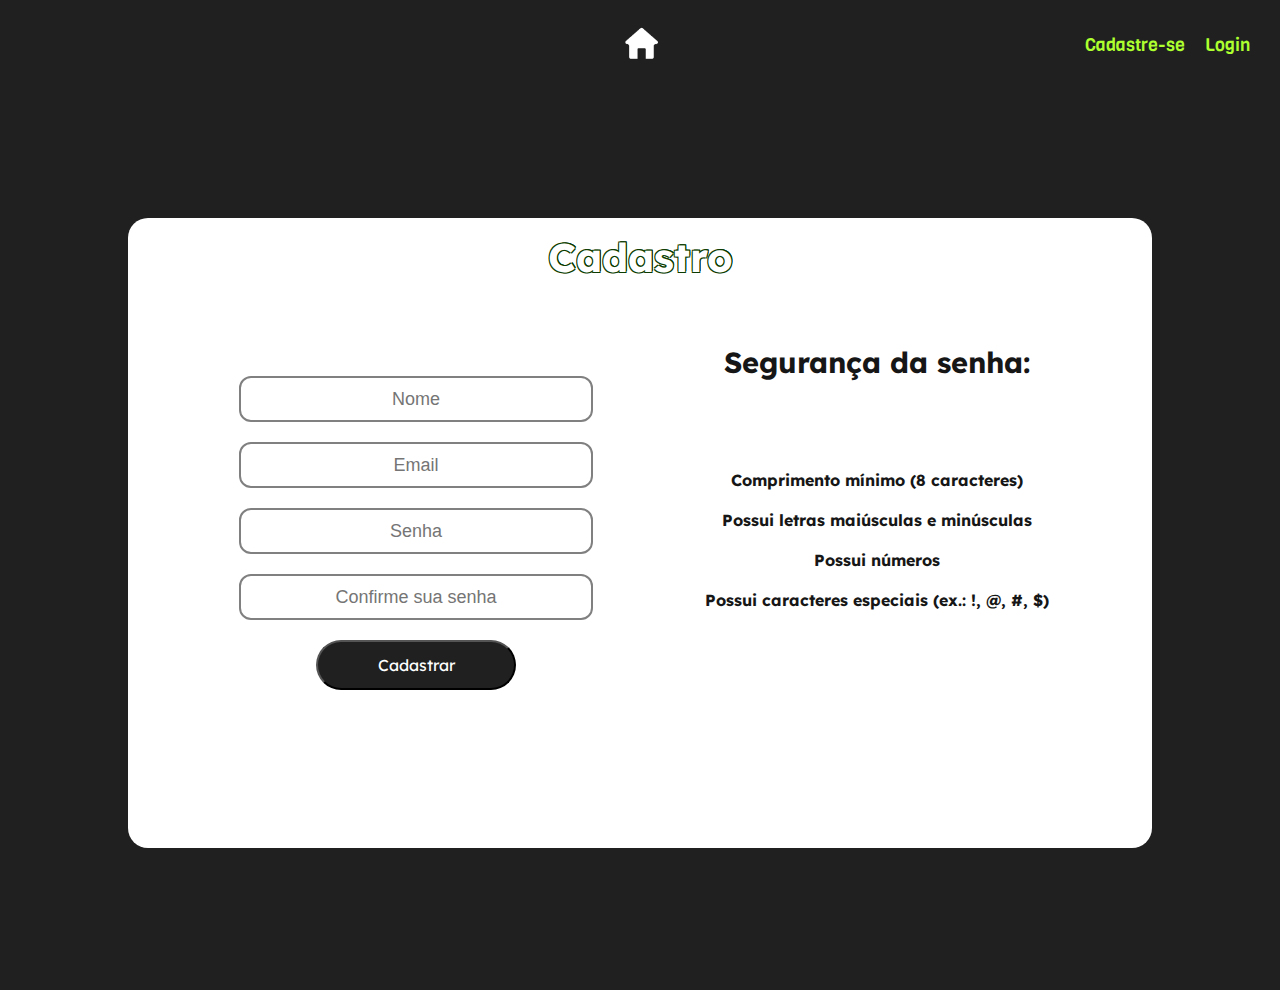
==== public/cadastro.html @ 2b39c5cc "public/" ====
<!DOCTYPE html>
<html lang="en">

<head>
    <meta charset="UTF-8">
    <meta name="viewport" content="width=device-width, initial-scale=1.0">
    <link rel="stylesheet" href="style.css">
    <title>Cadastro</title>
</head>
<style>
    /* FONTE:VIGA */
    @import url('https://fonts.googleapis.com/css2?family=Anton+SC&family=Danfo&family=Viga&display=swap');
    /*FONTE: ANTON SC*/
    @import url('https://fonts.googleapis.com/css2?family=Anton+SC&family=Danfo&display=swap');
    /*FONTE: GABARITO*/
    @import url('https://fonts.googleapis.com/css2?family=Anton+SC&family=Danfo&family=Gabarito:wght@400..900&family=Viga&display=swap');
    /* FONTE: LEXEND */
    @import url('https://fonts.googleapis.com/css2?family=Lexend:wght@100..900&display=swap');
    /* FONTE: NEW AMSTERDAM */
    @import url('https://fonts.googleapis.com/css2?family=New+Amsterdam&display=swap');
    /* FONTE: SUSE */
    @import url('https://fonts.googleapis.com/css2?family=Anton+SC&family=Danfo&family=Gabarito:wght@400..900&family=SUSE:wght@100..800&family=Viga&display=swap');
</style>

<body>
    <div class="siteTop">
        <div class="Header">
            <a href=".//index.html"><img class="home" src=".//imgs/home.png" alt=""></a>
            </select>
            <div id="loginCadastro">

                <!-- botão login -->
                <span class="login" onclick="Cadastro()"><a style="color: greenyellow; text-decoration: none;"
                        href=".//Cadastro.html">Cadastre-se</a></span>

                <!-- botão cadastro -->
                <span class="cadastro" onclick="Login()"><a style="color: greenyellow; text-decoration: none;"
                        href=".//Login.html">Login</a></span>

            </div>

        </div>
        <div class="Cadastro">

            <div class="UserInputs">
                <div id="aviso" style="display: none;">Por favor preencha todos os dados antes de continuar</div>
                <span class="Texto">Cadastro</span>
                <div id="interativos">

                    <input id="ipt_Nome" placeholder="Nome" class="inputSpace" type="text">
                    <input id="ipt_Email" placeholder="Email" class="inputSpace" type="text">
                    <input oninput="seguro()" id="ipt_Senha" placeholder="Senha" class="inputSpace" type="password">
                    <input id="ipt_Confirme" placeholder="Confirme sua senha" class="inputSpace"
                        type="password">
                    <button onclick="cadastrar()" class="button"> Cadastrar</button>

                </div>
                <div id="segurancaSenha">
                    <div id="seguranca">Segurança da senha:</div>
                    <div id="requisitosSenha">
                        <div class="requisitoComprimento">Comprimento mínimo (8 caracteres)</div>
                        <div class="requisitoUpperLower">Possui letras maiúsculas e minúsculas</div>
                        <div class="requisitoNumero">Possui números</div>
                        <div class="requisitoEspecial">Possui caracteres especiais (ex.: !, @, #, $)</div>
                    </div>
                </div>


            </div>
        </div>

</body>

</html>

<script>

    function seguro() {
        
        var nomeVar = ipt_Nome.value;
        var emailVar = ipt_Email.value;
        var senhaVar = ipt_Senha.value;
        var confirmeSenha = false

        var toUpperCase = senhaVar.toUpperCase();
        var toLowerCase = senhaVar.toLowerCase();
        var Comprimento = senhaVar.length;

        var especiais = "!@#$%¨&*()_+:;"
        var temEspeciais = false

        var numeros = "1234567890"
        var temNumeros = false

        var Minusculo = false
        var Maiusculo = false

        var senhaUpper = senhaVar.toUpperCase()
        var senhaLower = senhaVar.toLowerCase()

        for (var i = 0; i < numeros.length; i++) {
            if (senhaVar.includes(numeros[i])) {
                temNumeros = true
            }
        }

        for (var i = 0; i < especiais.length; i++) {
            if (senhaVar.includes(especiais[i])) {
                temEspeciais = true
            }
        }
        for (var i = 0; i < Comprimento; i++) {
            if (senhaVar == senhaVar) {
                confirmeSenha = true
            }
        }
        if(Comprimento > 1){
        for (var i = 0; i < Comprimento; i++) {
            if (senhaVar.includes(senhaUpper[i])) {
                Maiusculo = true
            }
        }
        for (var i = 0; i < Comprimento; i++) {
            if (senhaVar.includes(senhaLower[i])) {
                Minusculo = true
            }
        }
        }
        
        for (var i = 0; i < especiais.length; i++) {
    if (senhaVar.includes(especiais[i])) {
        temEspeciais = true;
        break; 
    }
}

        if (Maiusculo == true && Minusculo == true) {
            document.querySelector(".requisitoUpperLower").style.color = "green";
        } else {
            document.querySelector(".requisitoUpperLower").style.color = "red";
            return false
        }

        if (Comprimento < 8) {
            document.querySelector(".requisitoComprimento").style.color = "red";
            return false
        } else {
            document.querySelector(".requisitoComprimento").style.color = "green";
            
        }
        if (temEspeciais == false) {
            document.querySelector(".requisitoEspecial").style.color = "red";
            return false
        } else {
            document.querySelector(".requisitoEspecial").style.color = "green";
            
        }
        if (temNumeros == true) {
            document.querySelector(".requisitoNumero").style.color = "green";
        } else {
            document.querySelector(".requisitoNumero").style.color = "red";
            return false
        }

        // if (Comprimento > 0) {
        //     if (senhaVar == ) {
        //         aviso.innerHTML = "Por favor preencha todos os dados antes de continuar";
        //     } else {

        //         aviso.innerHTML = "As senhas não conferem";
        //     }
        // } else { aviso.innerHTML = "Por favor preencha todos os dados antes de continuar"; }
        return true
    }


    function cadastrar() {
        // aguardar();

        //Recupere o valor da nova input pelo nome do id
        // Agora vá para o método fetch logo abaixo

        if(!seguro()){
            return
        }

        var nomeVar = ipt_Nome.value;
        var emailVar = ipt_Email.value;
        var senhaVar = ipt_Senha.value;
        var confirmeSenha = `a`

        var toUpperCase = senhaVar.toUpperCase();
        var toLowerCase = senhaVar.toLowerCase();
        var Comprimento = Comprimento;


        if (nomeVar == "" || emailVar == "" || senhaVar == "" || confirmeSenha == "") {
            aviso.style.display = "block";
            return false;
        }
        else {
            aviso.style.display = "none";

            // ;
           
        }

        // // Verificando se há algum campo em branco
        // if (
        //   nomeVar == "" ||
        //   emailVar == "" ||
        //   senhaVar == "" ||
        //   confirmacaoSenhaVar == "" ||
        //   codigoVar == ""
        // ) {
        //   aviso.style.display = "block";
        //   mensagem_erro.innerHTML =
        //     "(Mensagem de erro para todos os campos em branco)";

        //   ;
        //   return false;
        // } else {
        //   setInterval(sumirMensagem, 5000);
        // }

        // Verificando se o código de ativação é de alguma empresa cadastrada
        // for (let i = 0; i < listaEmpresasCadastradas.length; i++) {
        //   if (listaEmpresasCadastradas[i].codigo_ativacao == codigoVar) {
        //     idEmpresaVincular = listaEmpresasCadastradas[i].id
        //     console.log("Código de ativação válido.");
        //     break;
        //   } else {
        //     aviso.style.display = "block";
        //     mensagem_erro.innerHTML = "(Mensagem de erro para código inválido)";
        //     ;
        //   }
        // }

        // Enviando o valor da nova input
        fetch("/usuarios/cadastrar", {
            method: "POST",
            headers: {
                "Content-Type": "application/json",
            },
            body: JSON.stringify({
                // crie um atributo que recebe o valor recuperado aqui
                // Agora vá para o arquivo routes/usuario.js
                nomeServer: nomeVar,
                emailServer: emailVar,
                senhaServer: senhaVar,
                // idEmpresaVincularServer: idEmpresaVincular
            }),
        })
            .then(function (resposta) {
                console.log("resposta: ", resposta);

                if (resposta.ok) {
                    aviso.style.display = "block";


                    aviso.innerHTML = `<span style="color: green;">Cadastro realizado com sucesso</span>`

                    setTimeout(() => {
                        window.location = "login.html";
                    }, "2000");

                    limparFormulario();
                    ;
                } else {
                    throw "Houve um erro ao tentar realizar o cadastro!";
                }
            })
            .catch(function (resposta) {
                console.log(`#ERRO: ${resposta}`);
                ;
            });

        return false;
    }


    function sumirMensagem() {
        aviso.style.display = "none";
    }




</script>
---- public/style.css ----
body {
    background-color: white;
    margin: 0;
    padding: 0;
}

:root {
    --bgContexto: #202020;
    --tamanhoImagem: 100%;
}

.siteTop {
    background-color: var(--bgContexto);
    display: flex;
    flex-direction: column;
    width: 100vw;
}

.Header {


    z-index: 4;
    display: flex;
    height: 90px;
    width: 100vw;
    gap: 70%;
    align-items: center;
    padding-bottom: 0px;
    justify-content: space-evenly;
    overflow: hidden;
    background-color: var(--bgContexto);
    z-index: 99;


}

.personagem {
    position: relative;
    background-color: rgb(77, 77, 77);
    color: rgb(255, 255, 255);
    height: 60%;
    border-radius: 4px;
    min-width: 10%;
    max-width: 150%;
    align-items: center;
    text-align: center;
    font-family: Gabarito;
    font-size: 185%;
    left: 1%;
    border: solid 3px rgb(107, 107, 107);
    transition: all 0.2s ease;


    /* esse comando tira a seta do lado do select */
    -webkit-appearance: none;
}

.home {
    position: relative;
    background-image: url(.//imgs/home.png);
    color: rgb(255, 255, 255);
    height: 60px;
    border-radius: 4px;
    left: 1%;
    transition: all 0.2s ease;
    filter: invert();

}

.home:hover {
    --edge-light: hsla(0, 0%, 50%, 1);
    text-shadow: 0px 0px 10px var(--text-light);
    transform: scale(1.22);
    --text-light: rgb(197, 197, 197);
}

.personagem:hover {
    --edge-light: hsla(0, 0%, 50%, 1);
    text-shadow: 0px 0px 10px var(--text-light);
    box-shadow: inset 0.4px 1px 4px var(--edge-light),
        2px 4px 8px hsla(0, 0%, 0%, 0.295);

    --text-light: rgb(197, 197, 197);
}

#logo {

    position: absolute;
    display: flex;
    min-width: 10%;
    width: 124%;
    max-width: 20%;
    max-width: 150px;
    margin-bottom: 60px;
    margin-left: auto;
    margin-right: auto;
    left: 0;
    right: 0;
    z-index: 5;
    transition: all 0.2s ease;


}

#logo:hover {
    transform: scale(1.02);
}

.Header #loginCadastro {

    flex-direction: row;
    padding-right: 30px;
    position: absolute;
    right: 0;
    font-size: large;
    display: flex;
    gap: 20px;
    text-wrap: nowrap;
    font-family: VIGA;



}

.cadastro {
    text-decoration: none;


}

.login {
    text-decoration: none;


}

.Titulo {
    position: absolute;
    color: white;
    font-family: ANTON SC;
    font-size: 30px;
    margin-left: auto;
    margin-right: auto;
    left: 0;
    right: 0;
    text-align: center;


}

.contexto {
    display: flex;
    align-items: center;
    flex-direction: row;
    height: 800px;
    width: 100%;
    text-align: center;
    font-family: lexend;
    position: relative;
    color: white;
    padding-top: 23px;


}



.contexto #imgFundo2 {
    z-index: 1;
    position: absolute;
    height: auto;
    max-width: 500px;
    min-width: 100px;
    flex-grow: 1;
    align-items: center;
    justify-content: center;
    border-radius: 2%;
    margin-left: 10%;
    transition: all 0.4s ease-in-out;


}




.contexto #imgFundo2:hover {
    background-position: -100px 100px, -100px 100px;
    transform: scale(1.02);
    filter: brightness(110%);
    transition: transform 250ms cubic-bezier(0.3, 0.7, 0.4, 1.5);
}


.contexto .fundoBlur {
    position: absolute;
    left: 40vw;
    flex-basis: 600px;
    flex-shrink: 1;
    flex-grow: 13;
    min-width: 43vw;
    max-width: 83vw;
    overflow: hidden;
    height: 120%;
    z-index: 2;
    background-color: var(--bgContexto);
    filter: blur(20px);
}




.contexto span {
    position: absolute;
    flex-direction: column;
    justify-content: center;
    display: flex;
    margin-left: auto;
    margin-right: auto;
    left: 0;
    right: 0;
    margin-right: 5%;
    font-size: 170%;
    width: 55%;
    text-align: center;
    text-align-last: ellipsis;
    border-color: #252627;
    overflow: hidden;
    height: 100%;
    text-decoration: none;
    z-index: 5;
    text-shadow: #252627 3px 3px 5px, #252627 -3px -3px 4px;



}





.Hub {

    display: flex;
    z-index: 3;
    position: relative;
    align-items: center;
    justify-content: space-evenly;
    text-wrap: wrap;
    width: 100vw;
    font-family: lexend;
    font-weight: 800;
    font-size: 23px;
    text-align: center;
    height: 1000px;





}

.Hub .square {
    z-index: 2;
    border-radius: px;
    width: 90vw;
    height: 830px;
}


.TextoMob {
    position: absolute;
    color: rgb(26, 26, 26);
    display: flex;
    justify-content: space-evenly;
    z-index: 4;
    align-self: center;

}



.Hub .qualidadesMobR {
    display: flex;
    flex-direction: column;
    gap: 120px;
    margin-left: 33vw;
    align-items: center;
    color: #ff24a4;
    filter: drop-shadow(2px 2px 0px rgb(0, 145, 170));
}

.secaoOnu {
    color: white;
    flex-direction: column;
    margin-top: 50px;
    display: flex;
    align-items: center;
    z-index: 5;
    height: 2000px;
    border-top: solid #ce1a83;
}


#Desigualdade{
height: 600px;
background-color: #dd1367;
width: 100vw;
display: flex;
justify-content: flex-end;
align-items: center;


}

.OnuDescricao{
    font-size: 30px;
}
#Desigualdade img{
    width: 600px; 
    height: 140px; 
    object-fit: cover;
    object-position: 0% 9%; 
    bottom: 0;
    margin-bottom: auto;
    left: 0;
    right: 0;
    margin-left: auto;
    margin-right: auto;
    
}

.textoDesigualdade{
background-color: green;
display: flex;
justify-content: center;
align-items: center;
font-size: 150%;
font-family: SUSE;
height: 100%;
width: 60vw;
left: 0;
margin-left: auto;
right: 0;
margin-right: auto;

}

.tituloQualidade1 {
    font-family: gabarito;
    font-size: 30px;
    position: relative;
    text-align: center;
    z-index: 5;
    margin-top: 50px;
    margin-bottom: 100px;
    font-weight: 600;
}



.Frases {
    justify-content: center;
    z-index: 1;
    min-width: 100vw;
    display: flex;


}

.FrasesTexto {

    display: flex;
    position: absolute;
    z-index: 5;
    color: aliceblue;
    align-self: center;

    font-size: 4vw;
    text-align: center;
    font-family: New Amsterdam;
    text-shadow: 2px 2px 2px black;

}

.Frases .bgVideo {


    z-index: 3;
    display: flex;
    width: 100vw;
    height: 100%;
    filter: blur(2.3px)brightness(60%);



}



.mob {
    display: flex;
    z-index: 3;
    position: absolute;
    height: 574px;
    flex-shrink: 3;

}

.ONU {


    align-items: center;
    justify-content: space-between;
    display: flex;
    position: relative;
    z-index: 1;
    /* Ajuste conforme necessário */
    background-color: #00689d;
    height: 300px;


}

.ONU img {
    margin-right: 0px;
    margin-left: auto;
    height: 300px;

}

.ONU #textoOnu {
    display: flex;
    margin-left: auto;
    margin-right: 2px;
    height: 85%;
    width: 70%;
    font-family: new Amsterdam;
    background-color: #ffffff;
    align-items: center;
    justify-content: center;
    border-radius: 10px;
}

.ONU span {
    color: rgb(46, 46, 46);
    font-size: 200%;


}

.Cadastro {
    display: flex;
    background-image: url();
    width: 100vw;
    height: 100vh;
    justify-content: center;

}

.UserInputs {

    margin-top: 10%;
    width: 80vw;
    height: 70%;
    display: flex;
    background-color: white;
    justify-content: center;
    align-items: center;
    border-radius: 20px;

}

#interativos {

    display: flex;
    align-items: center;
    width: 90%;
    gap: 20px;
    flex-direction: column;
}

#interativos .inputSpace {


    width: 60%;
    height: 40px;
    border: gray solid 2px;
    border-radius: 12px;
    text-align: center;
    font-size: large;
    font-family: 'Gill Sans', 'Gill Sans MT', Calibri, 'Trebuchet MS', sans-serif;
}

#interativos .button {
    height: 50px;
    width: 200px;
    font-family: Lexend;
    border-radius: 40px;
    font-size: 100%;
    background-color: var(--bgContexto);
    color: white;
    transition: 0.2s ease-out;

}


#interativos .button:hover {
    transform: scale(1.02);
    filter: drop-shadow(1px 1px 10px rgb(187, 187, 187));
}



.UserInputs .Texto {
    position: absolute;
    height: 67%;
    color: #ffffff;
    font-size: 40px;
    font-family: LEXEND;
    font-weight: bold;
    text-shadow: #0c3b00 1px -1px, #0c3b00 -1px 1px, #0c3b00 1px -1px, #0c3b00 1px 1px, #0c3b00 1px -1px, #0c3b00 -1px -1px;

}

#segurancaSenha {
    position: relative;
    width: 70%;
    display: flex;
    flex-direction: column;
    align-items: center;
    justify-content: center;
    right: 5%;
    top: 20%;
    align-self: flex-start;
    font-family: 'LEXEND';
    color: rgb(22, 22, 22);
    font-weight: bolder;
    text-align: center;
    font-size: 29px;
    text-wrap: nowrap;

}

#requisitosSenha {
    position: relative;

    flex-direction: column;
    gap: 20px;
    margin-top: 20%;

    align-items: center;
    font-family: 'LEXEND';
    color: rgb(22, 22, 22);

    display: flex;

    font-size: 16px;
    text-wrap: wrap;

}


#verificarSenha {
    background-color: #00689d;
    height: 100px;
    width: 100px;
    position: absolute;
}

#aviso {
    display: none;
    position: absolute;
    color: red;
    height: 10%;
    align-self: flex-end;
    font-family: suse;
    font-weight: 600;


}

/* PERSONAGENS */

.op {
    display: flex;
    justify-content: center;
    align-items: center;
    transition: 200ms;
    background-color: #ce1a83;
    margin: 30px;
    width: 70%;
    max-width: 600px;
    left: 0;
    right: 0;
    margin-left: auto;
    margin-right: auto;
    height: 80px;

}

.op span {
    margin-bottom: 2%;
}

.op:hover {
    scale: 1.12;
}

.Graficos {
    display: flex;
    background: linear-gradient(rgb(44, 44, 44), rgb(53, 70, 68));
    height: 100vh;
    width: 100vw;
    justify-content: center;
    align-items: center;


}

.textoDash {
    position: absolute;
    font-size: 40px;
    top: 3px;
    font-family: lexend;
    color: rgb(255, 255, 255);
    z-index: 3;
}

.Fundao {

    height: 70%;
    width: 76%;
    justify-content: center;
    align-items: center;
    display: flex;
    gap: 80px;
    scale: 1.2;
    border-radius: 10px;

}

.Fundinho {
    filter: drop-shadow(rgb(24, 24, 24) 2px 2px 3px);
    background-color: whitesmoke;
    height: 60%;
    max-height: 900px;
    width: 46%;
    display: flex;
    border-radius: 20px;
    justify-content: center;
    align-items: center;
    padding: 20px;

}

.informacoes {
    background-color: whitesmoke;
    height: 70%;
    max-height: 700px;
    width: 36%;
    border-radius: 20px;
    display: flex;
    justify-content: center;
    align-items: center;
    text-align: center;
    font-family: SUSE;
    font-weight: 700;
    font-size: 25px;
    width: 80%;

}

.HeaderOpts {
    color: white;
    display: flex;
    align-items: center;
    justify-content: center;
    position: absolute;
    left: 1;
    right: 0;
    margin-right: 20px;
    margin-left: auto;
    gap: 50px;
    font-size: 25px;
    font-family: VIGA;
}
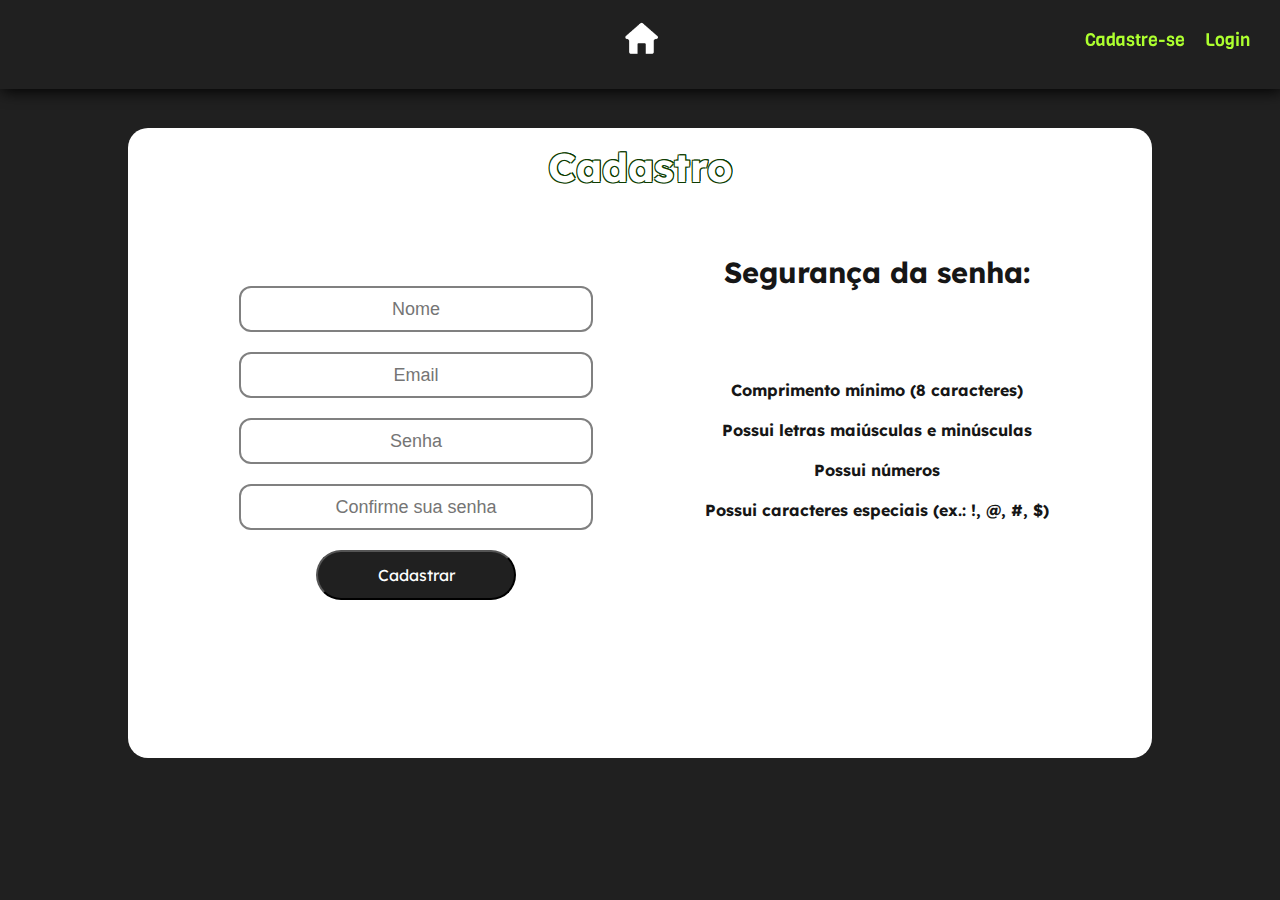
==== commit 8fcce27d: "tela cadastro" ====
--- a/public/cadastro.html
+++ b/public/cadastro.html
@@ -5,6 +5,8 @@
     <meta charset="UTF-8">
     <meta name="viewport" content="width=device-width, initial-scale=1.0">
     <link rel="stylesheet" href="style.css">
+    <link rel="icon" href=".//imgs/oc4d5zck25f71.webp" />
+
     <title>Cadastro</title>
 </head>
 <style>
@@ -21,21 +23,21 @@
     /* FONTE: SUSE */
     @import url('https://fonts.googleapis.com/css2?family=Anton+SC&family=Danfo&family=Gabarito:wght@400..900&family=SUSE:wght@100..800&family=Viga&display=swap');
 </style>
-
+ 
 <body>
     <div class="siteTop">
         <div class="Header">
-            <a href=".//index.html"><img class="home" src=".//imgs/home.png" alt=""></a>
+            <a href="./index.html"><img class="home" src=".//imgs/home.png" alt=""></a>
             </select>
             <div id="loginCadastro">
 
                 <!-- botão login -->
                 <span class="login" onclick="Cadastro()"><a style="color: greenyellow; text-decoration: none;"
-                        href=".//Cadastro.html">Cadastre-se</a></span>
+                        href="./Cadastro.html">Cadastre-se</a></span>
 
                 <!-- botão cadastro -->
                 <span class="cadastro" onclick="Login()"><a style="color: greenyellow; text-decoration: none;"
-                        href=".//Login.html">Login</a></span>
+                        href="./Login.html">Login</a></span>
 
             </div>
 
@@ -72,218 +74,139 @@
 </body>
 
 </html>
-
 <script>
-
     function seguro() {
-        
         var nomeVar = ipt_Nome.value;
         var emailVar = ipt_Email.value;
         var senhaVar = ipt_Senha.value;
-        var confirmeSenha = false
+        var confirmeSenha = ipt_Confirme.value;
 
         var toUpperCase = senhaVar.toUpperCase();
         var toLowerCase = senhaVar.toLowerCase();
         var Comprimento = senhaVar.length;
 
-        var especiais = "!@#$%¨&*()_+:;"
-        var temEspeciais = false
-
-        var numeros = "1234567890"
-        var temNumeros = false
-
-        var Minusculo = false
-        var Maiusculo = false
-
-        var senhaUpper = senhaVar.toUpperCase()
-        var senhaLower = senhaVar.toLowerCase()
-
+        var especiais = "!@#$%¨&*()_+:;";
+        var temEspeciais = false;
+
+        var numeros = "1234567890";
+        var temNumeros = false;
+
+        var Minusculo = false;
+        var Maiusculo = false;
+
+        // Variáveis para acumular o status de cada verificação
+        var requisitosValidos = true;
+
+        // Verificando se a senha contém números
         for (var i = 0; i < numeros.length; i++) {
             if (senhaVar.includes(numeros[i])) {
-                temNumeros = true
-            }
-        }
-
+                temNumeros = true;
+            }
+        }
+
+        // Verificando se a senha contém caracteres especiais
         for (var i = 0; i < especiais.length; i++) {
             if (senhaVar.includes(especiais[i])) {
-                temEspeciais = true
-            }
-        }
+                temEspeciais = true;
+            }
+        }
+
+        // Verificando se a senha contém letras maiúsculas e minúsculas
         for (var i = 0; i < Comprimento; i++) {
-            if (senhaVar == senhaVar) {
-                confirmeSenha = true
-            }
-        }
-        if(Comprimento > 1){
-        for (var i = 0; i < Comprimento; i++) {
-            if (senhaVar.includes(senhaUpper[i])) {
-                Maiusculo = true
-            }
-        }
-        for (var i = 0; i < Comprimento; i++) {
-            if (senhaVar.includes(senhaLower[i])) {
-                Minusculo = true
-            }
-        }
-        }
-        
-        for (var i = 0; i < especiais.length; i++) {
-    if (senhaVar.includes(especiais[i])) {
-        temEspeciais = true;
-        break; 
-    }
-}
-
-        if (Maiusculo == true && Minusculo == true) {
-            document.querySelector(".requisitoUpperLower").style.color = "green";
-        } else {
-            document.querySelector(".requisitoUpperLower").style.color = "red";
-            return false
-        }
-
+            if (senhaVar.includes(senhaVar[i].toUpperCase())) {
+                Maiusculo = true;
+            }
+            if (senhaVar.includes(senhaVar[i].toLowerCase())) {
+                Minusculo = true;
+            }
+        }
+
+        // Verificação do comprimento
         if (Comprimento < 8) {
             document.querySelector(".requisitoComprimento").style.color = "red";
-            return false
+            requisitosValidos = false;
         } else {
             document.querySelector(".requisitoComprimento").style.color = "green";
-            
-        }
-        if (temEspeciais == false) {
+        }
+
+        // Verificando se a senha possui letras maiúsculas e minúsculas
+        if (!(Maiusculo && Minusculo)) {
+            document.querySelector(".requisitoUpperLower").style.color = "red";
+            requisitosValidos = false;
+        } else {
+            document.querySelector(".requisitoUpperLower").style.color = "green";
+        }
+
+        // Verificando se a senha possui caracteres especiais
+        if (!temEspeciais) {
             document.querySelector(".requisitoEspecial").style.color = "red";
-            return false
+            requisitosValidos = false;
         } else {
             document.querySelector(".requisitoEspecial").style.color = "green";
-            
-        }
-        if (temNumeros == true) {
+        }
+
+        // Verificando se a senha possui números
+        if (!temNumeros) {
+            document.querySelector(".requisitoNumero").style.color = "red";
+            requisitosValidos = false;
+        } else {
             document.querySelector(".requisitoNumero").style.color = "green";
-        } else {
-            document.querySelector(".requisitoNumero").style.color = "red";
-            return false
-        }
-
-        // if (Comprimento > 0) {
-        //     if (senhaVar == ) {
-        //         aviso.innerHTML = "Por favor preencha todos os dados antes de continuar";
-        //     } else {
-
-        //         aviso.innerHTML = "As senhas não conferem";
-        //     }
-        // } else { aviso.innerHTML = "Por favor preencha todos os dados antes de continuar"; }
-        return true
+        }
+
+        // Se todos os requisitos forem válidos, a função retorna true
+        return requisitosValidos;
     }
 
-
     function cadastrar() {
-        // aguardar();
-
-        //Recupere o valor da nova input pelo nome do id
-        // Agora vá para o método fetch logo abaixo
-
-        if(!seguro()){
-            return
+        // Se as verificações de segurança não passarem, não prossegue
+        if (!seguro()) {
+            return;
         }
 
         var nomeVar = ipt_Nome.value;
         var emailVar = ipt_Email.value;
         var senhaVar = ipt_Senha.value;
-        var confirmeSenha = `a`
-
-        var toUpperCase = senhaVar.toUpperCase();
-        var toLowerCase = senhaVar.toLowerCase();
-        var Comprimento = Comprimento;
-
-
+        var confirmeSenha = ipt_Confirme.value;
+
+        // Verificando se algum campo está vazio
         if (nomeVar == "" || emailVar == "" || senhaVar == "" || confirmeSenha == "") {
             aviso.style.display = "block";
+            aviso.innerHTML = "Por favor, preencha todos os dados antes de continuar";
             return false;
-        }
-        else {
+        } else {
             aviso.style.display = "none";
-
-            // ;
-           
-        }
-
-        // // Verificando se há algum campo em branco
-        // if (
-        //   nomeVar == "" ||
-        //   emailVar == "" ||
-        //   senhaVar == "" ||
-        //   confirmacaoSenhaVar == "" ||
-        //   codigoVar == ""
-        // ) {
-        //   aviso.style.display = "block";
-        //   mensagem_erro.innerHTML =
-        //     "(Mensagem de erro para todos os campos em branco)";
-
-        //   ;
-        //   return false;
-        // } else {
-        //   setInterval(sumirMensagem, 5000);
-        // }
-
-        // Verificando se o código de ativação é de alguma empresa cadastrada
-        // for (let i = 0; i < listaEmpresasCadastradas.length; i++) {
-        //   if (listaEmpresasCadastradas[i].codigo_ativacao == codigoVar) {
-        //     idEmpresaVincular = listaEmpresasCadastradas[i].id
-        //     console.log("Código de ativação válido.");
-        //     break;
-        //   } else {
-        //     aviso.style.display = "block";
-        //     mensagem_erro.innerHTML = "(Mensagem de erro para código inválido)";
-        //     ;
-        //   }
-        // }
-
-        // Enviando o valor da nova input
+        }
+
+        // Enviando os dados para o servidor
         fetch("/usuarios/cadastrar", {
             method: "POST",
             headers: {
                 "Content-Type": "application/json",
             },
             body: JSON.stringify({
-                // crie um atributo que recebe o valor recuperado aqui
-                // Agora vá para o arquivo routes/usuario.js
                 nomeServer: nomeVar,
                 emailServer: emailVar,
                 senhaServer: senhaVar,
-                // idEmpresaVincularServer: idEmpresaVincular
             }),
         })
             .then(function (resposta) {
-                console.log("resposta: ", resposta);
-
                 if (resposta.ok) {
                     aviso.style.display = "block";
-
-
-                    aviso.innerHTML = `<span style="color: green;">Cadastro realizado com sucesso</span>`
-
+                    aviso.innerHTML = `<span style="color: green;">Cadastro realizado com sucesso!</span>`;
                     setTimeout(() => {
                         window.location = "login.html";
-                    }, "2000");
-
-                    limparFormulario();
-                    ;
+                    }, 2000);
                 } else {
-                    throw "Houve um erro ao tentar realizar o cadastro!";
+                    throw "Erro ao realizar o cadastro!";
                 }
             })
-            .catch(function (resposta) {
-                console.log(`#ERRO: ${resposta}`);
-                ;
+            .catch(function (erro) {
+                console.log(`#ERRO: ${erro}`);
+                aviso.style.display = "block";
+                aviso.innerHTML = `<span style="color: red;">${erro}</span>`;
             });
 
         return false;
     }
 
-
-    function sumirMensagem() {
-        aviso.style.display = "none";
-    }
-
-
-
-
 </script>--- a/public/style.css
+++ b/public/style.css
@@ -14,25 +14,47 @@
     display: flex;
     flex-direction: column;
     width: 100vw;
-}
+} 
 
 .Header {
 
-
     z-index: 4;
     display: flex;
-    height: 90px;
+    height: 80px;
     width: 100vw;
     gap: 70%;
     align-items: center;
-    padding-bottom: 0px;
+    padding-bottom: 9px;
+    position: fixed;
     justify-content: space-evenly;
     overflow: hidden;
     background-color: var(--bgContexto);
     z-index: 99;
-
-
-}
+    filter: drop-shadow(black 2px 2px 8px);
+
+}
+
+.Titulo{
+    margin-top: 100px;
+    margin-bottom: 20px;
+    display: flex;
+    align-items: center;
+    justify-content: center;
+    font-family: LEXEND;
+    filter: drop-shadow(black 4px 4px 2px);
+    font-size: 50px;
+    z-index: 4;
+    font-weight: 200;
+    color: rgb(255, 255, 255);
+    height: 100px;
+    
+}
+
+
+#contextoSpan{
+    margin-bottom: 750px;
+}
+
 
 .personagem {
     position: relative;
@@ -53,6 +75,7 @@
 
     /* esse comando tira a seta do lado do select */
     -webkit-appearance: none;
+    appearance: calc();
 }
 
 .home {
@@ -64,6 +87,16 @@
     left: 1%;
     transition: all 0.2s ease;
     filter: invert();
+
+}
+
+#videozinho{
+    transition: all 0.2s ease;
+
+}
+#videozinho:hover {
+    transform: scale(1.03);
+   
 
 }
 
@@ -134,19 +167,7 @@
 
 }
 
-.Titulo {
-    position: absolute;
-    color: white;
-    font-family: ANTON SC;
-    font-size: 30px;
-    margin-left: auto;
-    margin-right: auto;
-    left: 0;
-    right: 0;
-    text-align: center;
-
-
-}
+
 
 .contexto {
     display: flex;
@@ -158,7 +179,8 @@
     font-family: lexend;
     position: relative;
     color: white;
-    padding-top: 23px;
+    
+    
 
 
 }
@@ -302,47 +324,169 @@
 }
 
 
-#Desigualdade{
-height: 600px;
-background-color: #dd1367;
-width: 100vw;
-display: flex;
-justify-content: flex-end;
-align-items: center;
-
-
-}
-
-.OnuDescricao{
+#Desigualdade {
+    height: 400px;
+    background-color: #dd1367;
+    width: 100vw;
+    display: flex;
+    justify-content: flex-end;
+    align-items: center;
+
+}
+
+#Pobreza {
+    height: 400px;
+    background-color: #e5243b;
+    width: 100vw;
+    display: flex;
+    justify-content: flex-end;
+    align-items: center;
+
+}
+
+#Paz {
+    height: 400px;
+    background-color: #ff3a21;
+    width: 100vw;
+    display: flex;
+    justify-content: flex-end;
+    align-items: center;
+
+}
+
+#Agua {
+    height: 400px;
+    background-color: #0a97d9;
+    width: 100vw;
+    display: flex;
+    justify-content: flex-end;
+    align-items: center;
+
+}
+.Conclusao {
+    display: flex;
+    width: 90%;
+    align-items: center;
+    justify-content: center;
+    margin-top: 20px;
+    margin-bottom: 60px;
+    margin-left: auto;
+    margin-right: auto;
+    overflow: visible;
+    background-image: url(.//imgs/wallpaperConclusao.png);
+    background-size: cover;
+    background-position: center;
+    position: relative;
+    
+  
+}
+
+.miniBorda {
+    width: 94%;
+    height: 90%;
+    background-color: outer;
+    position: absolute;
+    border: 4px solid black;
+    box-sizing: border-box;
+}
+
+.Conclusao #conclusaoSpan {
+    display: flex;
+    background: linear-gradient(rgb(255, 50, 50), rgb(224, 52, 0));
+    padding-right: 2%;
+    padding-left: 2%;
+    border-radius: 5px;
+    font-size: 150%;
+    width: 30%;
+    padding-top: 20px;
+    padding-bottom: 20px;
+    text-align: center;
+    justify-content: center;
+    align-items: center;
+    font-family: LEXEND;
+    color: rgb(255, 255, 255);
+    font-weight: 600;
+    overflow: hidden;
+    z-index: 5;
+    filter:drop-shadow(rgb(255, 255, 255) 6px 6px 2px )drop-shadow(rgb(255, 255, 255) -6px -6px 2px )  ;
+}
+
+.Conclusao img {
+    width: 700px;
+    z-index: 5;
+    height: fit-content;
+    margin-right: -5%;
+    overflow: hidden;
+    filter:drop-shadow(rgb(255, 255, 255) 12px 12px 2px )drop-shadow(rgb(255, 255, 255) -12px -12px 2px )  ;
+
+}
+
+.OnuDescricao {
     font-size: 30px;
 }
-#Desigualdade img{
-    width: 600px; 
-    height: 140px; 
+
+.midiaOnu {
+    display: flex;
+    width: 600px;
+    display: flex;
+    flex-direction: column;
+    align-items: center;
+    border-radius: 20px;
+    transition: all 0.2s ease;
+
+}
+
+
+.midiaOnu img {
+    width: 500px;
+    height: 150px;
     object-fit: cover;
-    object-position: 0% 9%; 
+    object-position: 0% 5%;
     bottom: 0;
     margin-bottom: auto;
     left: 0;
+
     right: 0;
     margin-left: auto;
     margin-right: auto;
-    
-}
-
-.textoDesigualdade{
-background-color: green;
-display: flex;
-justify-content: center;
-align-items: center;
-font-size: 150%;
-font-family: SUSE;
-height: 100%;
-width: 60vw;
-left: 0;
-margin-left: auto;
-right: 0;
-margin-right: auto;
+
+}
+
+.midiaOnu video {
+    width: 410px;
+    margin-bottom: 10px;
+    border-radius: 23px;
+
+}
+
+.textoOnu {
+    background-color: rgb(255, 255, 255);
+    display: flex;
+    justify-content: center;
+    align-items: center;
+    font-size: 200%;
+    text-align: center;
+    font-family: SUSE;
+    flex-direction: column;
+    height: 90%;
+    color: #202020;
+    border-radius: 20px;
+    width: 60vw;
+    left: 0;
+    margin-left: auto;
+    right: 0;
+    margin-right: auto;
+
+}
+
+.textoOnu h1 {
+    margin-bottom: 6%;
+}
+
+.miniTitulo {
+    font-size: 50px;
+    margin-bottom: -30px;
+    font-weight: 900;
 
 }
 
